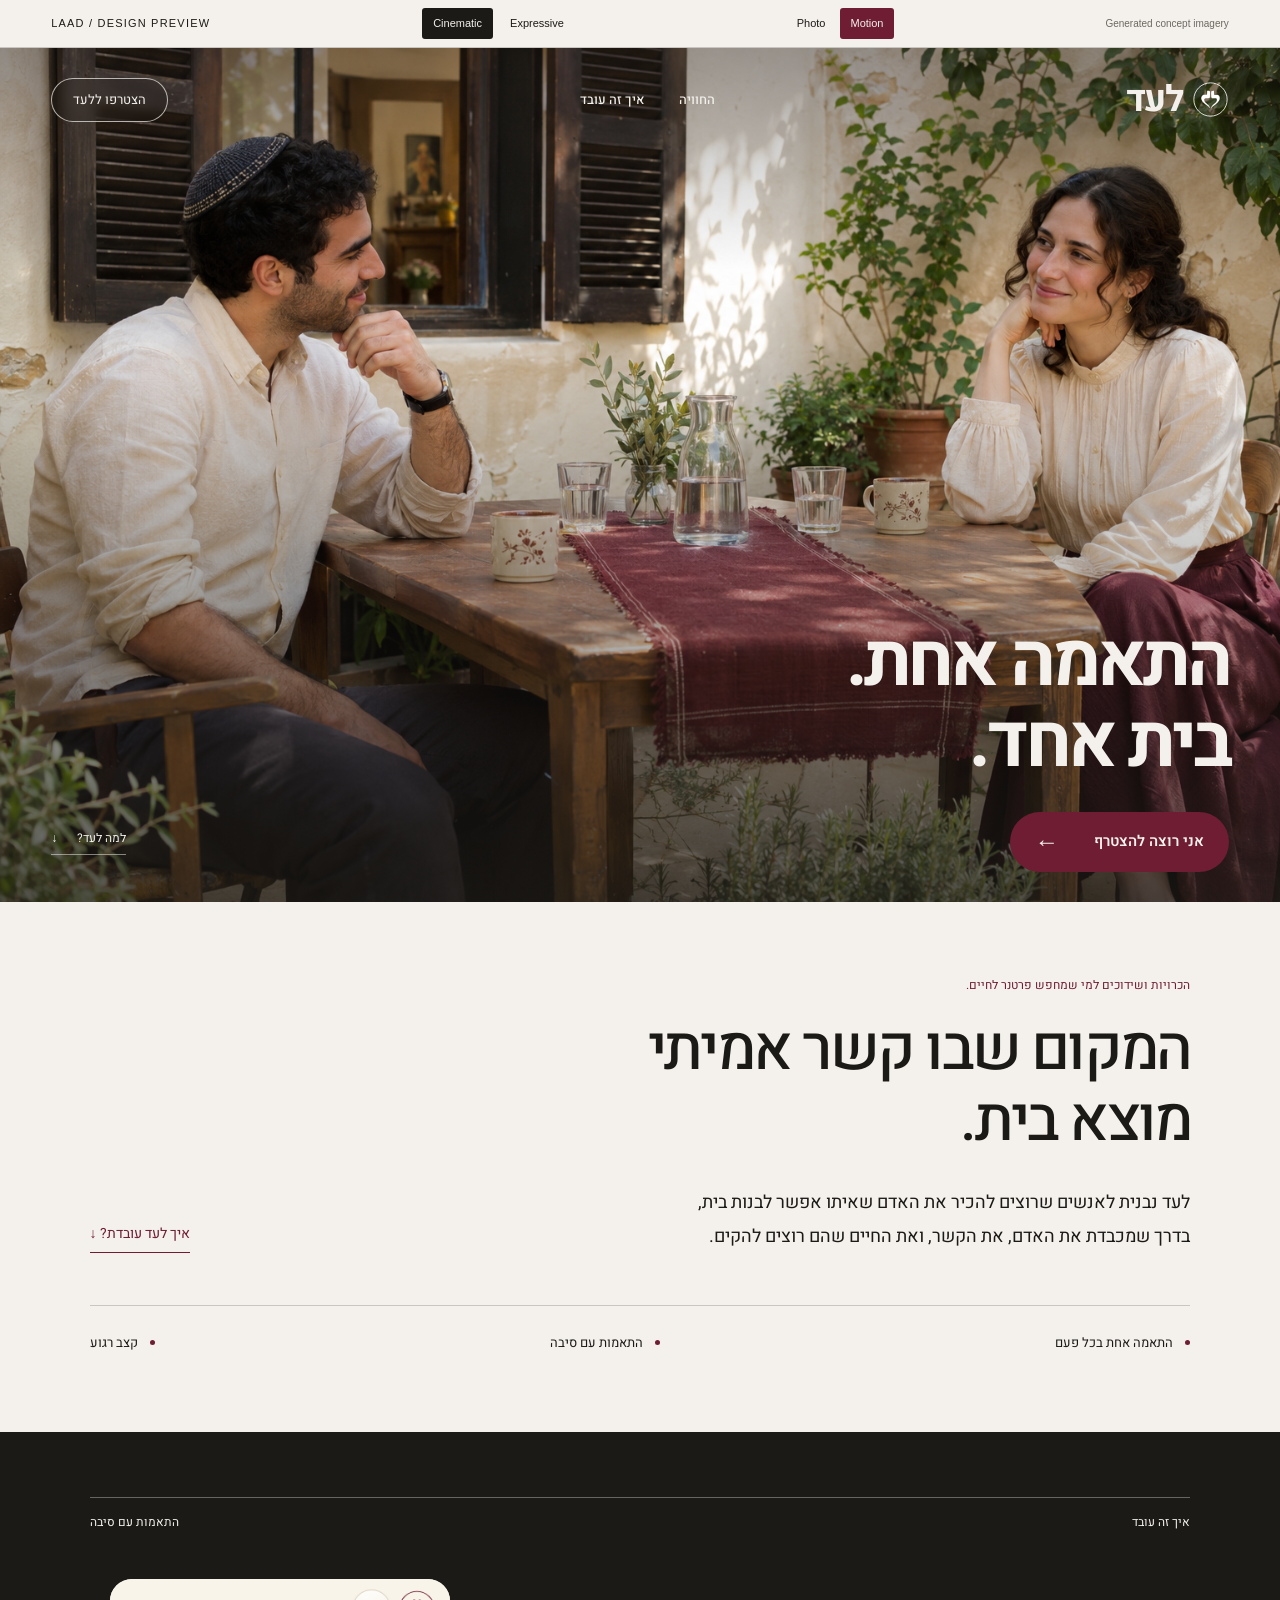
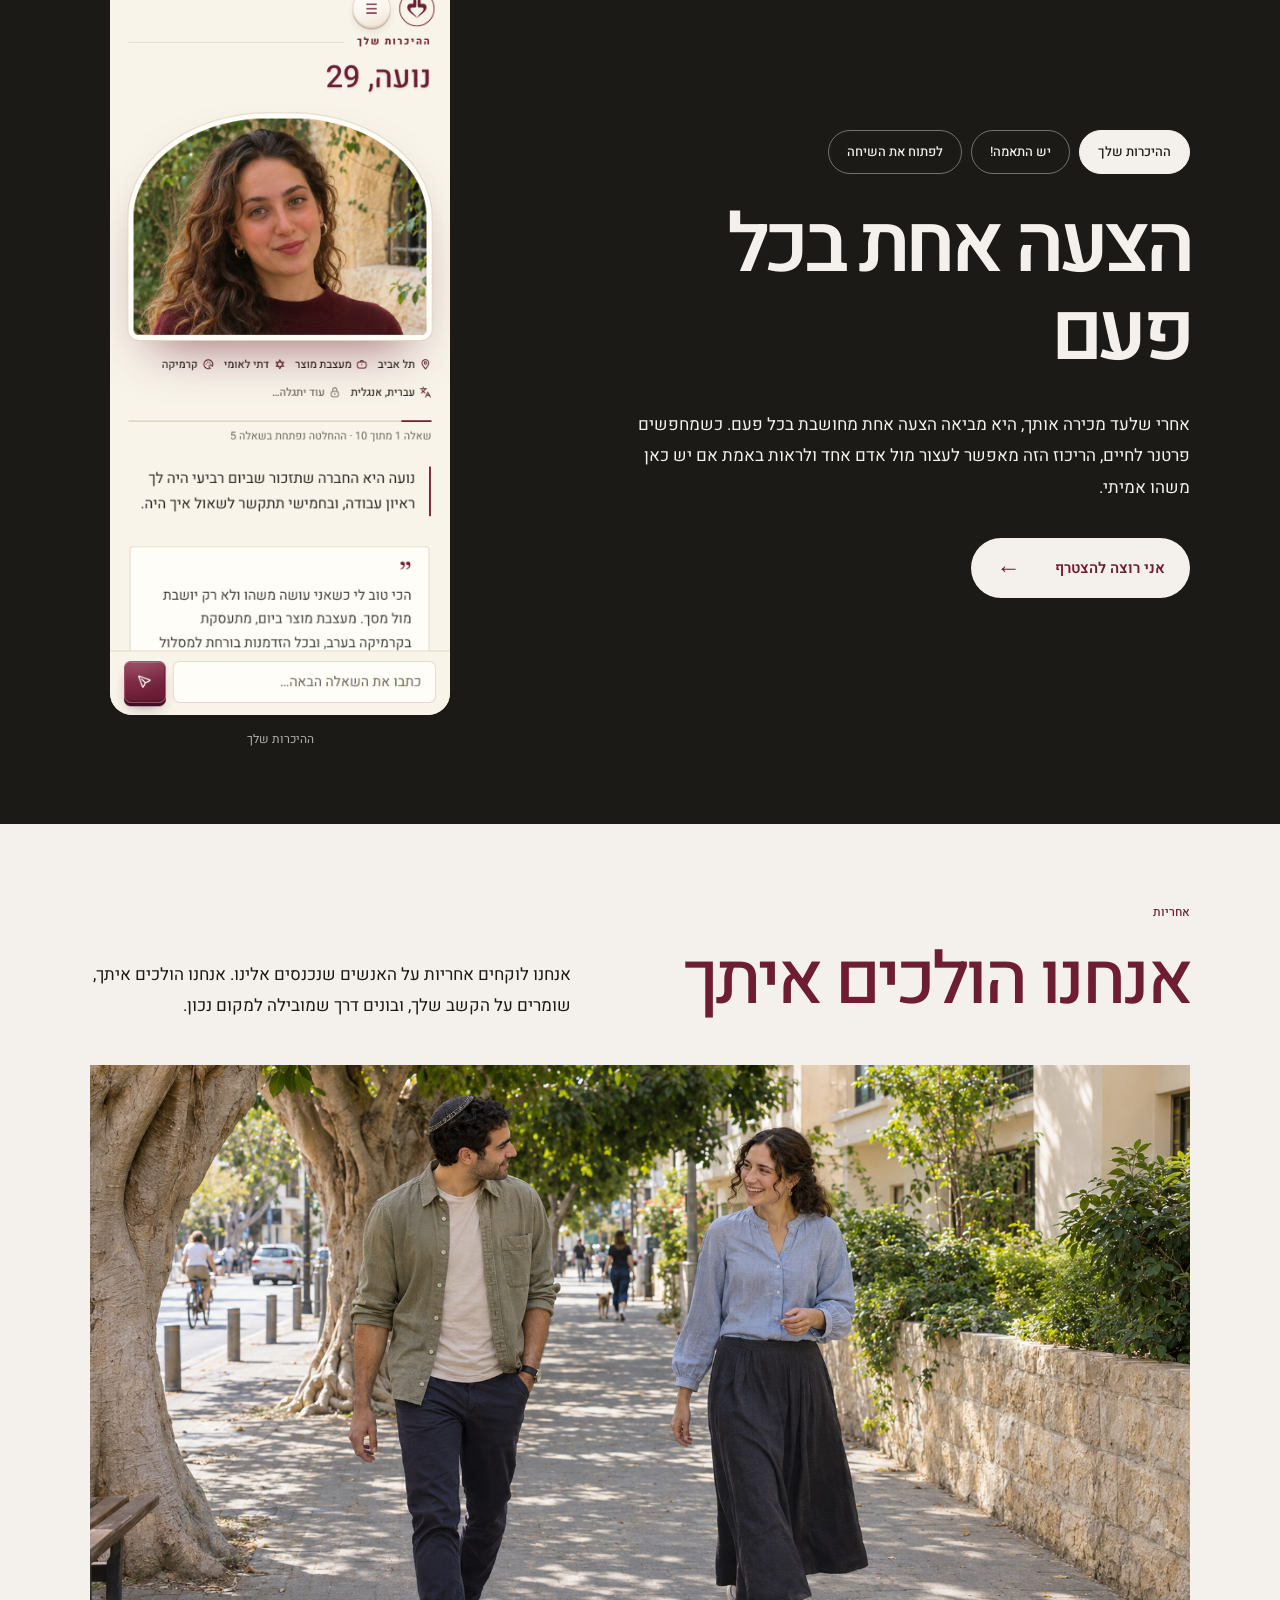
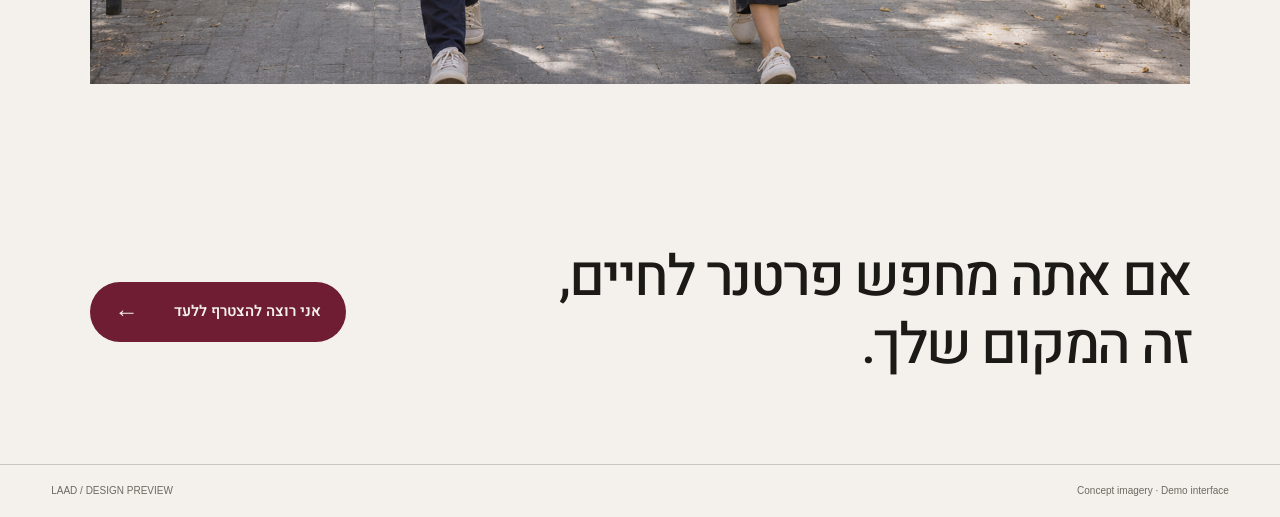
==== index.html @ 0fdd6094 "Publish Laad design preview" ====
<!doctype html>
<html lang="he" dir="rtl">
<head>
<meta charset="utf-8"><meta name="viewport" content="width=device-width,initial-scale=1">
<meta name="robots" content="noindex,nofollow">
<title>לעד — הצעת עיצוב</title>


<style>
:root{--paper:#f4f1ec;--ink:#1c1a17;--wine:#6e1d33;--font:'Heebo',Arial,sans-serif;color-scheme:light}*{box-sizing:border-box}html{scroll-behavior:smooth}body{margin:0;background:var(--paper);color:var(--ink);font-family:var(--font);-webkit-font-smoothing:antialiased}a{color:inherit;text-decoration:none}button{font:inherit;cursor:pointer}img{display:block;max-width:100%}a:focus-visible,button:focus-visible{outline:3px solid currentColor;outline-offset:5px}::selection{background:var(--wine);color:var(--paper)}
.exploration-toolbar{direction:ltr;display:flex;justify-content:space-between;align-items:center;flex-wrap:wrap;gap:10px 20px;min-height:46px;padding:8px 4%;border-bottom:1px solid #1c1a1733;font:11px/1.5 Arial,sans-serif}.exploration-name{letter-spacing:1.2px}.exploration-links{display:flex;gap:6px;align-items:center}.exploration-links a{padding:7px 11px}.exploration-links a[aria-current=page]{background:var(--ink);color:var(--paper);border-radius:3px}.provenance{font-size:10px;color:#6d6861}
.preview-mode{display:flex;gap:5px;align-items:center}.preview-mode button{border:0;border-radius:3px;background:transparent;color:var(--ink);padding:7px 10px;font:inherit;cursor:pointer}.preview-mode button[aria-pressed=true]{background:var(--wine);color:var(--paper)}.preview-mode button:focus-visible{outline:2px solid var(--wine);outline-offset:3px}
.hero{position:relative;isolation:isolate;min-height:760px;height:calc(100svh - 46px);max-height:1080px;overflow:hidden;background:#66695e;color:var(--paper)}.hero-media{position:absolute;inset:0;z-index:-2;margin:0}.hero-media img{width:100%;height:100%;object-fit:cover;object-position:center top}.hero::after{content:'';position:absolute;inset:0;z-index:-1;pointer-events:none;background:linear-gradient(180deg,#1c1a1759 0%,#1c1a1700 26%,#1c1a1700 38%,#1c1a1744 63%,#1c1a17bc 100%)}
.hero-film{position:absolute;inset:0;width:100%;height:100%;object-fit:cover;object-position:center top;visibility:hidden;opacity:0;transition:opacity .2s}.hero.is-motion .hero-film{visibility:visible;opacity:1}
.masthead{display:flex;justify-content:space-between;align-items:center;gap:30px;padding:30px 4%;position:relative;z-index:2}.brand{display:flex;align-items:center;gap:10px;font-size:36px;font-weight:700;letter-spacing:-1.8px;line-height:1}.brand img{width:37px;height:37px;filter:brightness(0) invert(1)}.site-nav{display:flex;align-items:center;gap:35px;font-size:13px;font-weight:500}.site-nav a{padding:8px 0}.site-nav a:hover{text-decoration:underline;text-underline-offset:6px}.top-join{border:1px solid #f4f1ecb3;border-radius:999px;padding:12px 21px;font-size:13px;line-height:1.4;background:#1c1a1722;backdrop-filter:blur(6px)}
.hero-content{position:absolute;right:4%;left:4%;bottom:30px}.hero-kicker{margin:0 0 19px;font-size:13px;font-weight:500;line-height:1.6}.hero h1{font-size:clamp(72px,5.8vw,116px);font-weight:700;letter-spacing:-.055em;line-height:1.09;margin:0 0 28px;max-width:1100px}.hero h1 span{display:block}.hero-action-row{display:flex;align-items:center;justify-content:space-between;gap:35px}.join{display:inline-flex;align-items:center;justify-content:space-between;gap:35px;background:var(--wine);color:var(--paper);border-radius:999px;padding:18px 25px;font-size:15px;font-weight:600;line-height:1.4;transition:background .2s}.join:hover{background:var(--ink)}.join .arrow{font:24px/1 Arial,sans-serif}.hero-scroll{display:inline-flex;gap:20px;align-items:center;border-bottom:1px solid #f4f1ec80;padding-bottom:7px;font-size:12px}
.introduction{padding:73px 7% 0}.introduction h2{font-size:clamp(34px,4.8vw,77px);font-weight:500;letter-spacing:-.045em;line-height:1.16;margin:0 0 29px;max-width:1100px}.intro-row{display:grid;grid-template-columns:1fr 1fr;gap:10%;align-items:start}.intro-body{font-size:18px;line-height:1.85;max-width:620px;margin:0}.intro-action{justify-self:end;align-self:end;border-bottom:1px solid var(--wine);color:var(--wine);padding-bottom:8px;font-size:14px}.benefits{display:flex;justify-content:space-between;gap:20px;list-style:none;margin:52px 0 0;padding:27px 0 30px;border-top:1px solid #1c1a1733;font-size:13px}.benefits li{display:flex;align-items:center;gap:12px}.benefits li::before{content:'';width:5px;height:5px;background:var(--wine);border-radius:50%}
.later-moment{margin:42px auto 0;max-width:1100px}.later-moment img{width:100%;height:auto}.later-moment figcaption{margin-top:12px;font-size:12px;color:var(--wine)}
.intro-kicker{margin:0 0 20px;color:var(--wine);font-size:12px;line-height:1.7}
.product{margin-top:50px;background:var(--ink);color:var(--paper);padding:65px 7% 75px;overflow:hidden}.product-topline{border-top:1px solid #f4f1ec59;padding-top:15px;font-size:12px;display:flex;justify-content:space-between;gap:20px}.product-layout{display:grid;grid-template-columns:1.1fr .7fr;gap:11%;align-items:center;margin-top:48px}.product-copy h2{font-size:clamp(45px,6.3vw,100px);font-weight:600;letter-spacing:-.055em;line-height:1.1;margin:0 0 30px;max-width:720px}.product-copy p{font-size:17px;line-height:1.85;max-width:570px;margin:0}.product-copy .join{margin-top:35px;background:var(--paper);color:var(--wine)}.product-copy .join:hover{background:var(--wine);color:var(--paper)}.product-shot{width:min(100%,300px);margin:0;justify-self:center}.product-shot img{width:100%;height:auto;border-radius:23px}.product-shot figcaption{font-size:10px;margin-top:13px;color:#f4f1eca3;text-align:center}
.invitation{padding:85px 7%;display:flex;align-items:center;justify-content:space-between;gap:55px}.invitation h2{font-size:clamp(35px,4.4vw,70px);font-weight:500;line-height:1.2;letter-spacing:-.04em;margin:0;max-width:900px}.invitation .join{flex-shrink:0}.study-footer{direction:ltr;padding:18px 4%;display:flex;justify-content:space-between;flex-wrap:wrap;gap:12px;border-top:1px solid #1c1a1733;font:10px/1.6 Arial,sans-serif;color:#6d6861}.study-footer a{text-decoration:underline;text-underline-offset:3px}
@media(min-width:1700px){.hero-content{bottom:35px}.hero h1{max-width:1200px}.intro-body{font-size:20px}.product-copy p{font-size:19px}}
@media(max-width:1050px){.hero{min-height:750px}.site-nav{gap:22px}.hero h1{font-size:8.8vw}.product-layout{grid-template-columns:1fr .65fr;gap:7%}.intro-body{font-size:16px}.invitation{gap:35px}}
@media(min-width:641px) and (max-width:1050px){.hero{height:auto;min-height:0;display:flex;flex-direction:column;background:var(--wine)}.hero::after{display:none}.masthead{order:0;background:var(--paper);color:var(--wine);padding:25px 5%}.brand img{filter:none}.top-join{border-color:#6e1d3366;background:transparent}.hero-media{position:relative;inset:auto;order:1;z-index:auto}.hero-media img{width:100%;height:auto;object-fit:initial}.hero-content{position:relative;inset:auto;order:2;padding:34px 5% 39px}.hero h1{font-size:clamp(65px,8.2vw,86px);margin-bottom:25px}.hero .join{background:var(--paper);color:var(--wine)}}
@media(max-width:640px){
 .exploration-toolbar{padding:8px 18px;gap:5px 12px}.exploration-name{font-size:9px;letter-spacing:.7px}.exploration-links a{padding:7px 9px}.provenance{flex-basis:100%;font-size:9px}
 .hero{height:auto;min-height:0;max-height:none;background:var(--wine);overflow:visible;display:flex;flex-direction:column}.hero::after{display:none}.masthead{order:0;padding:22px 20px;background:var(--paper);color:var(--wine);gap:18px}.brand{font-size:32px;gap:7px}.brand img{width:30px;height:30px;filter:none}.site-nav{display:none}.top-join{border-color:#6e1d3366;background:transparent;backdrop-filter:none;padding:10px 15px;font-size:11px}.hero-media{position:relative;inset:auto;order:1;z-index:auto}.hero-media img{width:100%;height:auto;object-fit:initial}.hero-content{position:relative;inset:auto;order:2;padding:28px 20px 30px}.hero-kicker{font-size:10px;line-height:1.7;max-width:280px;margin-bottom:17px}.hero h1{font-size:14.7vw;line-height:1.18;letter-spacing:-.055em;margin-bottom:25px;max-width:none}.hero-action-row{gap:15px;flex-wrap:wrap}.hero .join{background:var(--paper);color:var(--wine);font-size:13px;padding:15px 21px;gap:25px}.hero-scroll{font-size:10px;gap:10px;padding-bottom:5px}
 .introduction{padding:39px 20px 0}.introduction h2{font-size:37px;line-height:1.2;margin-bottom:23px}.intro-row{display:block}.intro-body{font-size:14px;line-height:1.85}.intro-action{display:inline-block;margin-top:22px;font-size:12px}.benefits{margin-top:30px;padding:20px 0;gap:12px;flex-wrap:wrap;justify-content:start;font-size:10px}.benefits li{gap:6px}.benefits li::before{width:4px;height:4px}
 .product{margin-top:26px;padding:36px 20px 45px}.product-topline{font-size:10px;padding-top:13px}.product-layout{display:flex;flex-direction:column;align-items:stretch;gap:36px;margin-top:30px}.product-copy h2{font-size:16vw;line-height:1.12;margin-bottom:23px}.product-copy p{font-size:14px;line-height:1.85}.product-copy .join{font-size:13px;padding:15px 21px;margin-top:25px}.product-shot{align-self:center;width:min(77%,285px)}.product-shot img{border-radius:20px}
 .invitation{padding:43px 20px;display:block}.invitation h2{font-size:37px}.invitation .join{margin-top:25px;font-size:13px;padding:15px 21px}.study-footer{padding:16px 20px;font-size:9px}
}
@media(prefers-reduced-motion:reduce){html{scroll-behavior:auto}.join,.hero-film{transition:none}}
</style>
<link rel="stylesheet" href="product-story.css?v=demo-v5">
<style>@font-face{font-family:Heebo;src:url("assets/heebo.ttf") format("truetype");font-style:normal;font-weight:100 900;font-display:swap}</style>
<meta name="description" content="התאמה אחת. בית אחד. — הצעת העיצוב של לעד">
<meta property="og:title" content="לעד — הצעת עיצוב">
<meta property="og:description" content="התאמה אחת. בית אחד.">
<meta property="og:type" content="website">
</head>
<body>
<aside class="exploration-toolbar" aria-label="Design explorations"><span class="exploration-name">LAAD / DESIGN PREVIEW</span><nav class="exploration-links" aria-label="Choose a direction"><a href="index.html" aria-current="page">Cinematic</a><a href="expressive.html">Expressive</a></nav><div class="preview-mode" role="group" aria-label="Original photo or animation"><button id="mode-photo" type="button" aria-pressed="true">Photo</button><button id="mode-motion" type="button" aria-pressed="false">Motion</button></div><span class="provenance">Generated concept imagery</span></aside>
<main>
<section class="hero" id="top" aria-labelledby="hero-title">
 <figure class="hero-media"><img src="assets/laad-courtyard-v1.png" alt="תמונת הקונספט המקורית של לעד: שיחה נעימה בחצר בית ישראלי משני צדי שולחן, ללא מגע פיזי" fetchpriority="high"><video class="hero-film" id="courtyard-film" autoplay loop muted playsinline preload="auto" poster="assets/laad-courtyard-v1.png" aria-hidden="true"><source src="assets/laad-courtyard-talk-web-v3.mp4" type="video/mp4"></video></figure>
 <header class="masthead"><a class="brand" href="#top" aria-label="לעד — דף הבית"><img src="assets/laad-seal.svg" alt="">לעד</a><nav class="site-nav" aria-label="ניווט ראשי"><a href="#experience">החוויה</a><a href="#how-it-works">איך זה עובד</a></nav><a class="top-join" href="https://laad.bobmetzia.com/">הצטרפו ללעד</a></header>
 <div class="hero-content"><h1 id="hero-title">התאמה אחת.<span>בית אחד.</span></h1><div class="hero-action-row"><a class="join" href="https://laad.bobmetzia.com/"><span>אני רוצה להצטרף</span><span class="arrow" aria-hidden="true">←</span></a><a class="hero-scroll" href="#experience">למה לעד?<span aria-hidden="true">↓</span></a></div></div>
</section>
<section class="introduction" id="experience" aria-labelledby="intro-title"><p class="intro-kicker">הכרויות ושידוכים למי שמחפש פרטנר לחיים.</p><h2 id="intro-title">המקום שבו קשר אמיתי<br>מוצא בית.</h2><div class="intro-row"><p class="intro-body">לעד נבנית לאנשים שרוצים להכיר את האדם שאיתו אפשר לבנות בית, בדרך שמכבדת את האדם, את הקשר, ואת החיים שהם רוצים להקים.</p><a class="intro-action" href="#how-it-works">איך לעד עובדת? ↓</a></div><ul class="benefits"><li>התאמה אחת בכל פעם</li><li>התאמות עם סיבה</li><li>קצב רגוע</li></ul></section>
<section class="product" id="how-it-works" aria-labelledby="product-title">
 <div class="product-topline"><span>איך זה עובד</span><span>התאמות עם סיבה</span></div>
 <div class="product-layout" id="product-stage">
  <div class="product-copy">
   <div class="product-tabs" role="group" aria-label="תצוגות המוצר">
    <button type="button" data-product-view="introduction" aria-pressed="true" aria-controls="product-capture product-caption">ההיכרות שלך</button>
    <button type="button" data-product-view="match" aria-pressed="false" aria-controls="product-capture product-caption">יש התאמה!</button>
    <button type="button" data-product-view="chat" aria-pressed="false" aria-controls="product-capture product-caption">לפתוח את השיחה</button>
   </div>
   <h2 id="product-title" aria-live="polite">הצעה אחת בכל פעם</h2>
   <p id="product-description">אחרי שלעד מכירה אותך, היא מביאה הצעה אחת מחושבת בכל פעם. כשמחפשים פרטנר לחיים, הריכוז הזה מאפשר לעצור מול אדם אחד ולראות באמת אם יש כאן משהו אמיתי.</p>
   <a class="join" href="https://laad.bobmetzia.com/"><span>אני רוצה להצטרף</span><span class="arrow" aria-hidden="true">←</span></a>
  </div>
  <figure class="product-shot">
   <div class="screen-window"><img id="product-capture" src="assets/product-demo/noa-introduction-he.png" data-view="introduction" alt="צילום מממשק ההדגמה של לעד: ההיכרות עם נועה, בת 29, לאחר חשיפת התמונה הראשונה" loading="lazy"></div>
   <figcaption id="product-caption" aria-live="polite">ההיכרות שלך</figcaption>
  </figure>
 </div>
</section>
<section class="companionship" id="accompaniment" aria-labelledby="companionship-title">
 <div class="companionship-heading">
  <div><p class="companionship-kicker">אחריות</p><h2 id="companionship-title">אנחנו הולכים איתך</h2></div>
  <p class="companionship-body">אנחנו לוקחים אחריות על האנשים שנכנסים אלינו. אנחנו הולכים איתך, שומרים על הקשב שלך, ובונים דרך שמובילה למקום נכון.</p>
 </div>
 <figure class="companionship-photo"><img src="assets/laad-city-v1.png" alt="אותם שני אנשים ממשיכים יחד בדרך, בשיחה תוך הליכה ברחוב ישראלי ירוק, עם מרחק פיזי ביניהם" loading="lazy"></figure>
</section>
<section class="invitation"><h2>אם אתה מחפש פרטנר לחיים,<br>זה המקום שלך.</h2><a class="join" href="https://laad.bobmetzia.com/"><span>אני רוצה להצטרף ללעד</span><span class="arrow" aria-hidden="true">←</span></a></section>
</main>
<footer class="study-footer"><span>LAAD / DESIGN PREVIEW</span><span>Concept imagery · Demo interface</span></footer>
<script src="hero-motion.js?v=loop-v4"></script>
<script src="product-story.js?v=demo-v5"></script>
</body>
</html>
---- product-story.css ----
.product-tabs {
  display: flex;
  flex-wrap: wrap;
  align-items: center;
  gap: 9px;
  margin: 0 0 28px;
}

:is(.product, .product-section) > .product-tabs {
  margin-top: 26px;
  margin-bottom: 0;
}

.product-tabs button {
  min-height: 44px;
  max-width: 100%;
  padding: 11px 18px;
  border: 1px solid #f4f1ec66;
  border-radius: 999px;
  background: transparent;
  color: var(--paper);
  font: 500 13px/1.5 var(--font);
  cursor: pointer;
}

.product-tabs button[aria-pressed="true"] {
  border-color: var(--paper);
  background: var(--paper);
  color: var(--ink);
}

.product-tabs button:hover {
  border-color: var(--paper);
}

.product-tabs button:focus-visible {
  outline: 2px solid var(--paper);
  outline-offset: 4px;
}

:is(.product, .product-section) .product-shot {
  width: min(100%, 340px);
  min-width: 0;
  margin: 0;
  justify-self: center;
}

:is(.product, .product-section) .product-shot .screen-window {
  width: 100%;
  aspect-ratio: 390 / 844;
  overflow: hidden;
  border-radius: 22px;
  background: var(--paper);
}

:is(.product, .product-section) .product-shot .screen-window img {
  display: block;
  width: 100%;
  max-width: 100%;
  height: 100%;
  border-radius: 0;
  box-shadow: none;
  object-fit: contain;
  object-position: center;
}

:is(.product, .product-section) .product-shot figcaption {
  margin-top: 15px;
  font-size: 12px;
  line-height: 1.6;
  color: #f4f1ecb3;
  text-align: center;
}

.companionship {
  padding: 78px 7% 75px;
  background: var(--paper);
  color: var(--ink);
}

.companionship-heading {
  display: grid;
  grid-template-columns: 1.05fr .95fr;
  align-items: end;
  gap: 8%;
}

.companionship-heading > div,
.companionship-body {
  min-width: 0;
}

.companionship-kicker {
  margin: 0 0 19px;
  color: var(--wine);
  font-size: 12px;
  font-weight: 500;
  line-height: 1.7;
}

.companionship h2 {
  max-width: 850px;
  margin: 0;
  color: var(--wine);
  font-size: clamp(44px, 5.6vw, 90px);
  font-weight: 500;
  line-height: 1.12;
  letter-spacing: -.045em;
}

.companionship-body {
  max-width: 575px;
  margin: 0;
  font-size: 17px;
  line-height: 1.85;
}

.companionship-photo {
  margin: 43px 0 0;
}

.companionship-photo img {
  display: block;
  width: 100%;
  max-width: 100%;
  height: auto;
}

@media (max-width: 1050px) {
  .companionship-heading {
    gap: 6%;
  }

  .companionship-body {
    font-size: 16px;
  }
}

@media (max-width: 760px) {
  .companionship {
    padding: 43px 20px 45px;
  }

  .companionship-heading {
    display: block;
  }

  .companionship-kicker {
    margin-bottom: 14px;
    font-size: 11px;
  }

  .companionship h2 {
    font-size: clamp(38px, 12vw, 58px);
    line-height: 1.16;
  }

  .companionship-body {
    max-width: none;
    margin-top: 23px;
    font-size: 14px;
    line-height: 1.85;
  }

  .companionship-photo {
    margin-top: 29px;
  }
}

@media (max-width: 640px) {
  .product-tabs {
    gap: 8px;
    margin-bottom: 23px;
  }

  .product-tabs button {
    padding: 10px 15px;
    font-size: 12px;
  }

  :is(.product, .product-section) .product-shot {
    width: 100%;
    align-self: center;
  }

  :is(.product, .product-section) .product-shot .screen-window {
    border-radius: 18px;
  }

  :is(.product, .product-section) .product-shot figcaption {
    font-size: 11px;
  }
}
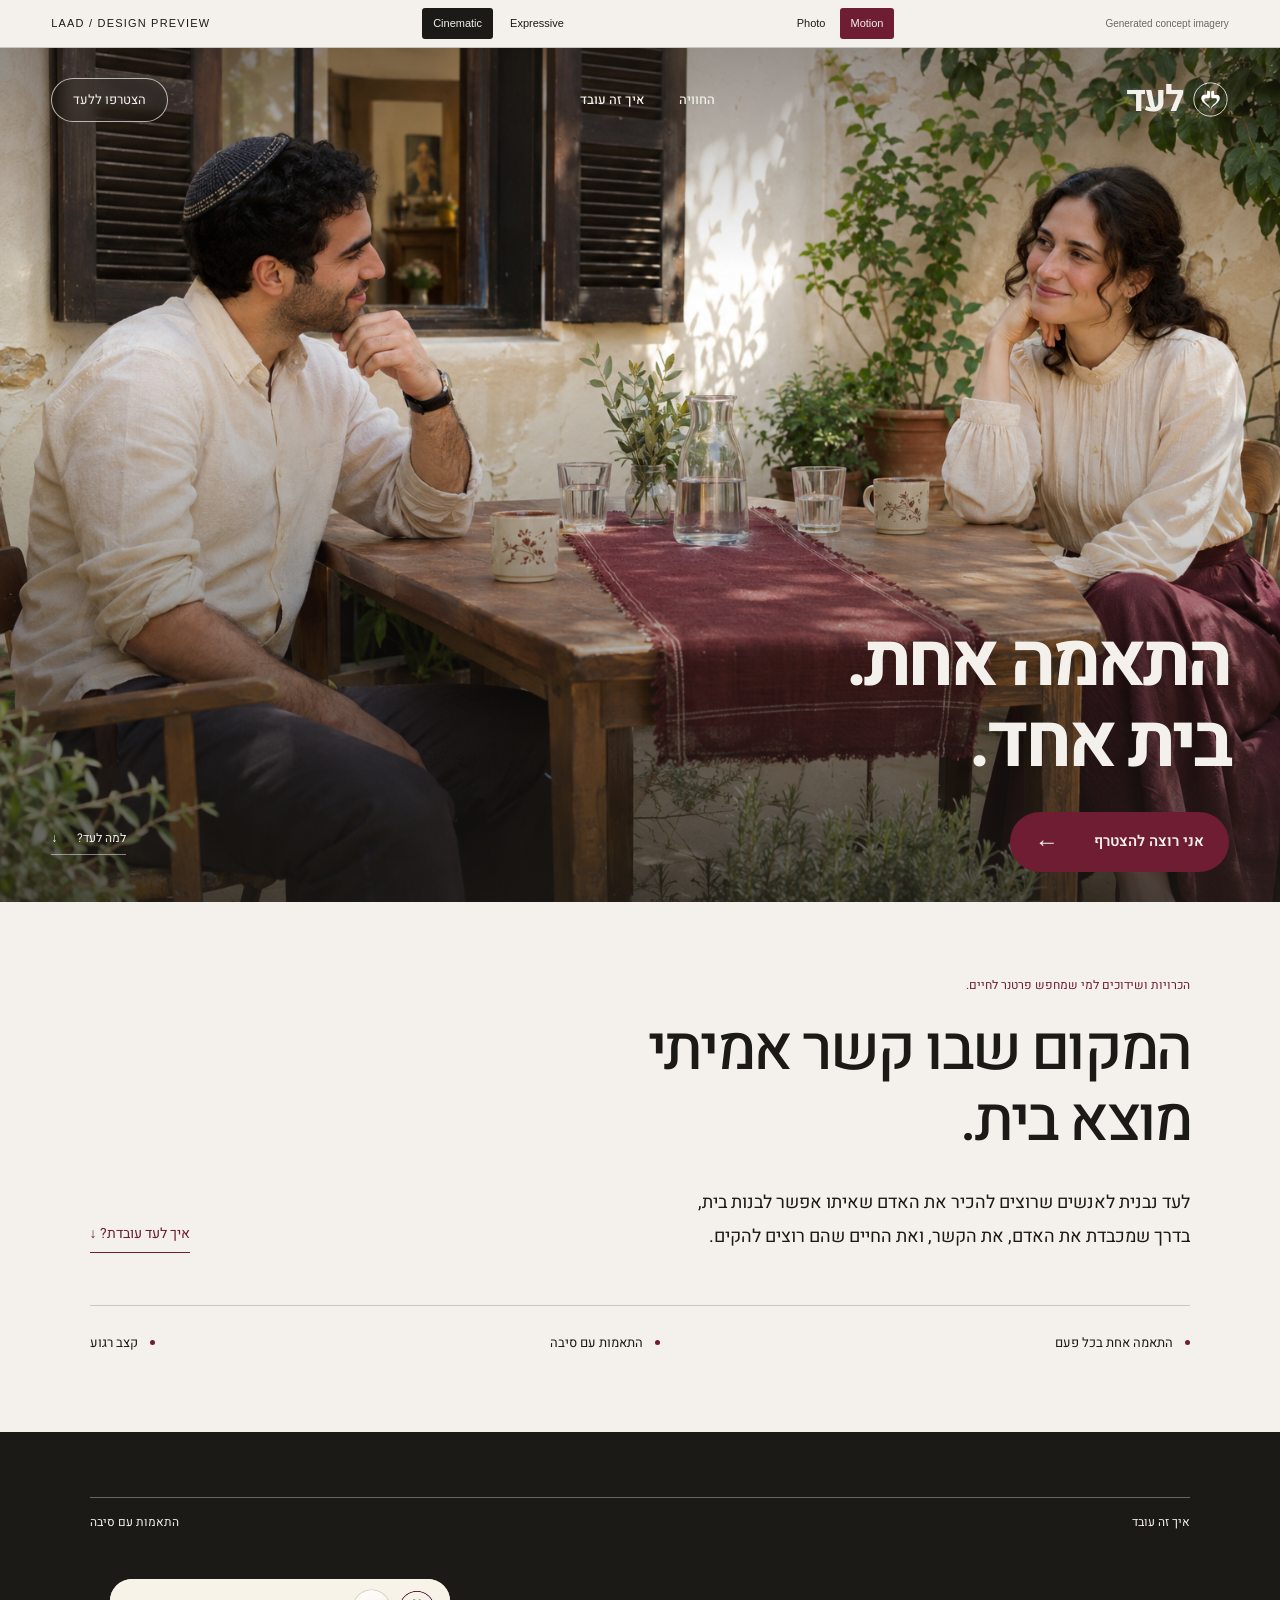
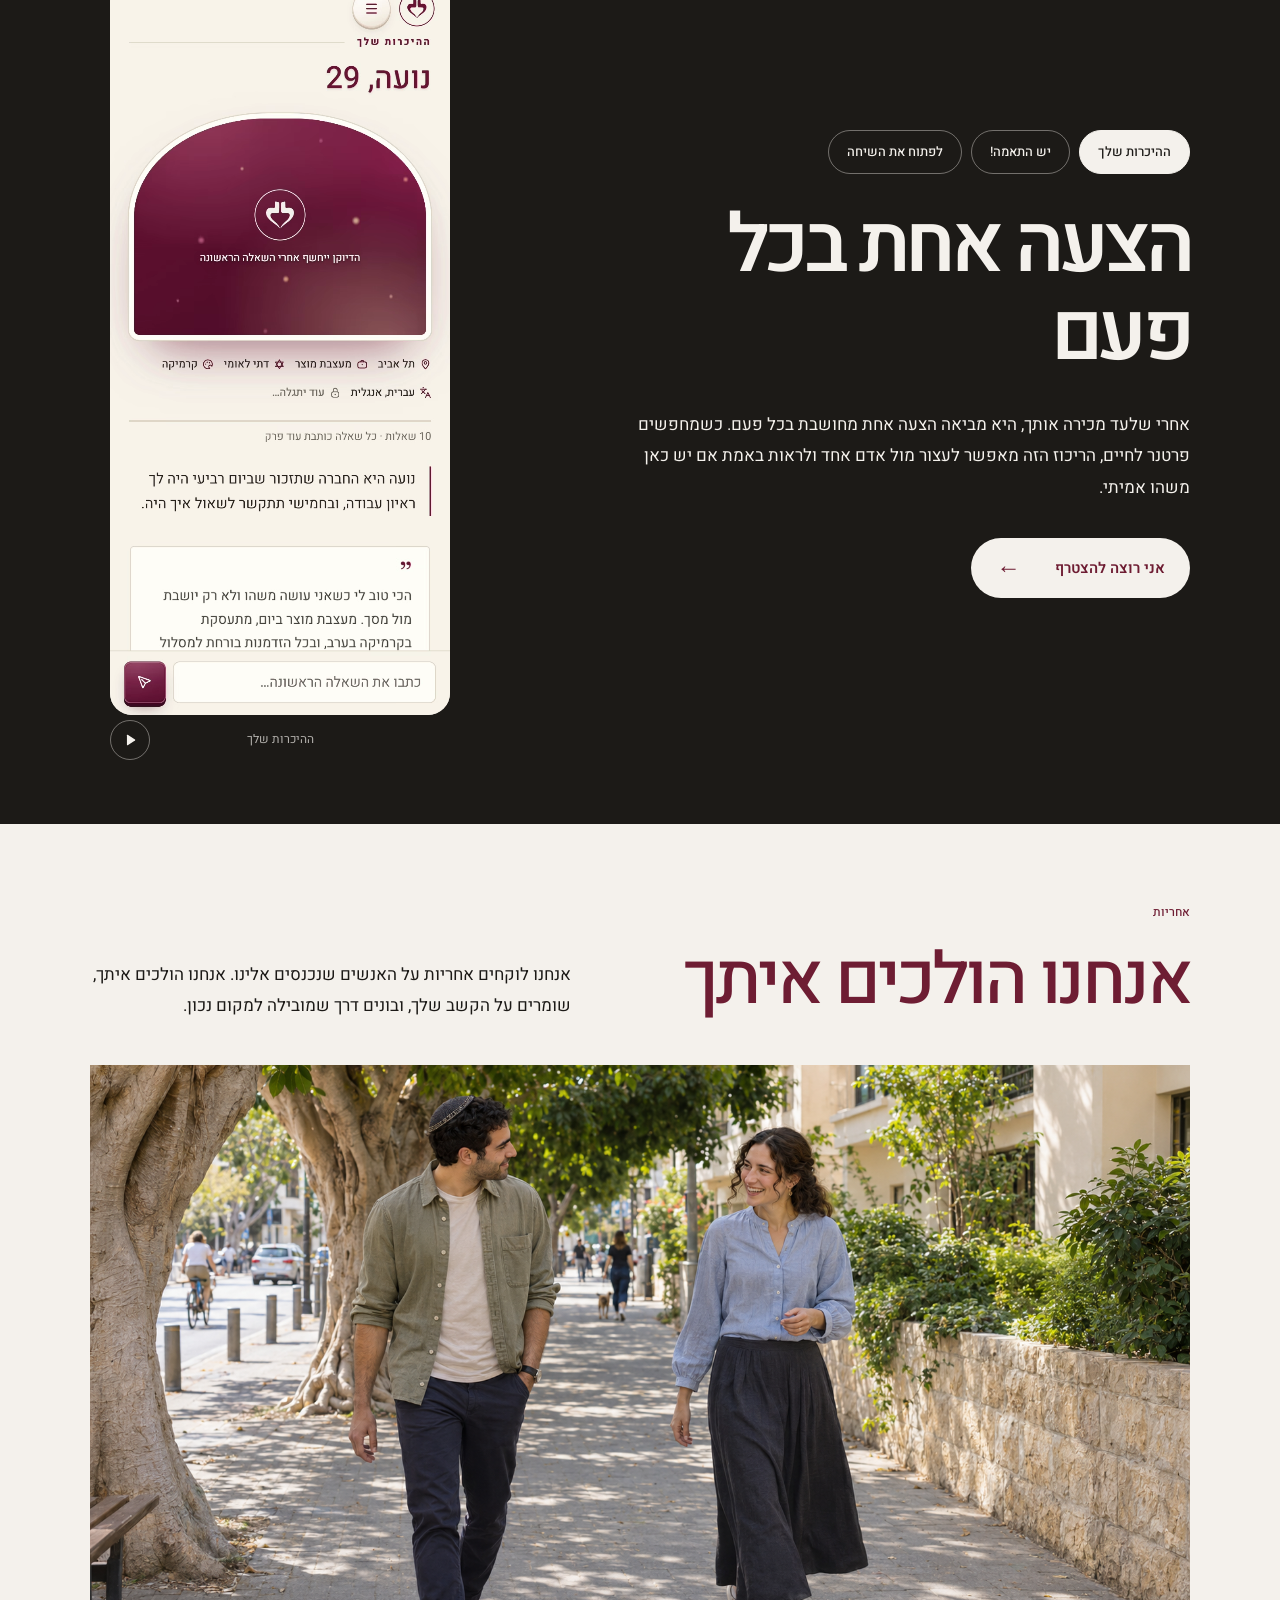
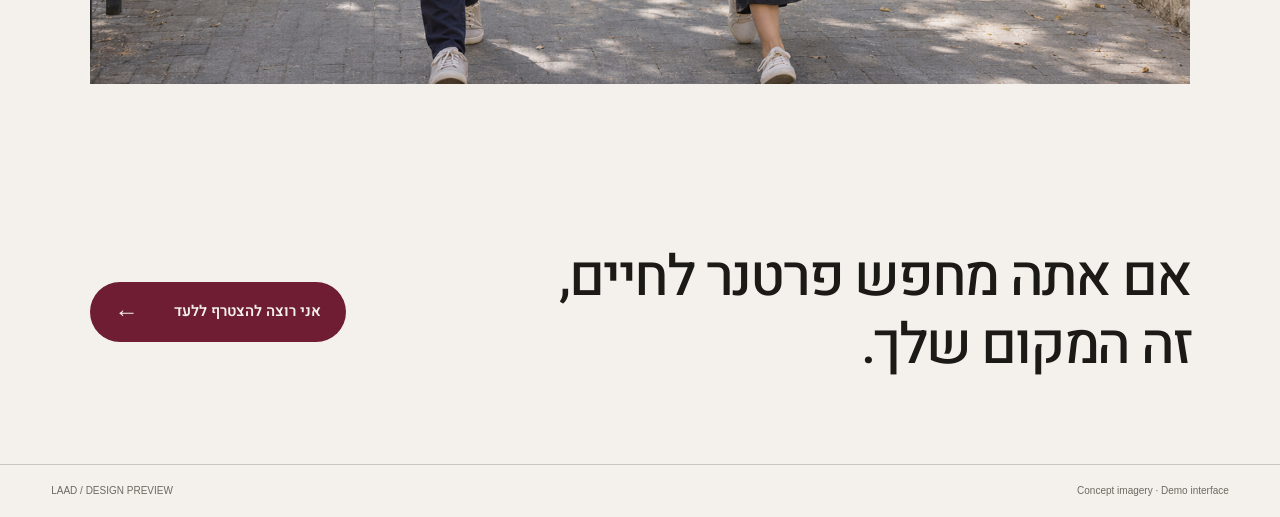
==== commit 17ba9db8: "Play looping product clips in place of the three still demo screens The product section's three view" ====
--- a/index.html
+++ b/index.html
@@ -31,7 +31,7 @@
 }
 @media(prefers-reduced-motion:reduce){html{scroll-behavior:auto}.join,.hero-film{transition:none}}
 </style>
-<link rel="stylesheet" href="product-story.css?v=demo-v5">
+<link rel="stylesheet" href="product-story.css?v=clips-v1">
 <style>@font-face{font-family:Heebo;src:url("assets/heebo.ttf") format("truetype");font-style:normal;font-weight:100 900;font-display:swap}</style>
 <meta name="description" content="התאמה אחת. בית אחד. — הצעת העיצוב של לעד">
 <meta property="og:title" content="לעד — הצעת עיצוב">
@@ -61,8 +61,8 @@
    <a class="join" href="https://laad.bobmetzia.com/"><span>אני רוצה להצטרף</span><span class="arrow" aria-hidden="true">←</span></a>
   </div>
   <figure class="product-shot">
-   <div class="screen-window"><img id="product-capture" src="assets/product-demo/noa-introduction-he.png" data-view="introduction" alt="צילום מממשק ההדגמה של לעד: ההיכרות עם נועה, בת 29, לאחר חשיפת התמונה הראשונה" loading="lazy"></div>
-   <figcaption id="product-caption" aria-live="polite">ההיכרות שלך</figcaption>
+   <div class="screen-window"><video id="product-capture" data-view="introduction" muted loop playsinline preload="none" poster="assets/product-demo/04-question-reveals-person-he.webp" width="780" height="1688" aria-label="צילום מממשק ההדגמה של לעד: ההיכרות עם נועה, בת 29, לאחר חשיפת התמונה הראשונה"><source src="assets/product-demo/04-question-reveals-person-he.webm" type='video/webm; codecs="av01.0.08M.08"'><source src="assets/product-demo/04-question-reveals-person-he.mp4" type="video/mp4"></video></div>
+   <figcaption id="product-caption" aria-live="polite">ההיכרות שלך</figcaption><button id="product-toggle" class="product-toggle" type="button" data-state="paused" aria-controls="product-capture" aria-label="הפעלת ההדגמה"><svg class="icon-pause" viewBox="0 0 16 16" aria-hidden="true"><rect x="3.5" y="2.5" width="3" height="11" rx=".8"/><rect x="9.5" y="2.5" width="3" height="11" rx=".8"/></svg><svg class="icon-play" viewBox="0 0 16 16" aria-hidden="true"><path d="M4.5 2.6v10.8a.6.6 0 0 0 .92.5l8.3-5.4a.6.6 0 0 0 0-1L5.42 2.1a.6.6 0 0 0-.92.5z"/></svg></button>
   </figure>
  </div>
 </section>
@@ -77,6 +77,6 @@
 </main>
 <footer class="study-footer"><span>LAAD / DESIGN PREVIEW</span><span>Concept imagery · Demo interface</span></footer>
 <script src="hero-motion.js?v=loop-v4"></script>
-<script src="product-story.js?v=demo-v5"></script>
+<script src="product-story.js?v=clips-v1"></script>
 </body>
 </html>
--- a/product-story.css
+++ b/product-story.css
@@ -53,7 +53,7 @@
   background: var(--paper);
 }
 
-:is(.product, .product-section) .product-shot .screen-window img {
+:is(.product, .product-section) .product-shot .screen-window :is(img, video) {
   display: block;
   width: 100%;
   max-width: 100%;
@@ -64,6 +64,46 @@
   object-position: center;
 }
 
+:is(.product, .product-section) .product-shot {
+  position: relative;
+}
+
+.product-toggle {
+  position: absolute;
+  inset-inline-end: 0;
+  bottom: -11px;
+  display: grid;
+  place-items: center;
+  width: 40px;
+  height: 40px;
+  padding: 0;
+  border: 1px solid #f4f1ec66;
+  border-radius: 50%;
+  background: transparent;
+  color: var(--paper);
+  cursor: pointer;
+}
+
+.product-toggle:hover {
+  border-color: var(--paper);
+}
+
+.product-toggle:focus-visible {
+  outline: 2px solid var(--paper);
+  outline-offset: 4px;
+}
+
+.product-toggle svg {
+  width: 14px;
+  height: 14px;
+  fill: currentColor;
+}
+
+.product-toggle[data-state="playing"] .icon-play,
+.product-toggle[data-state="paused"] .icon-pause {
+  display: none;
+}
+
 :is(.product, .product-section) .product-shot figcaption {
   margin-top: 15px;
   font-size: 12px;
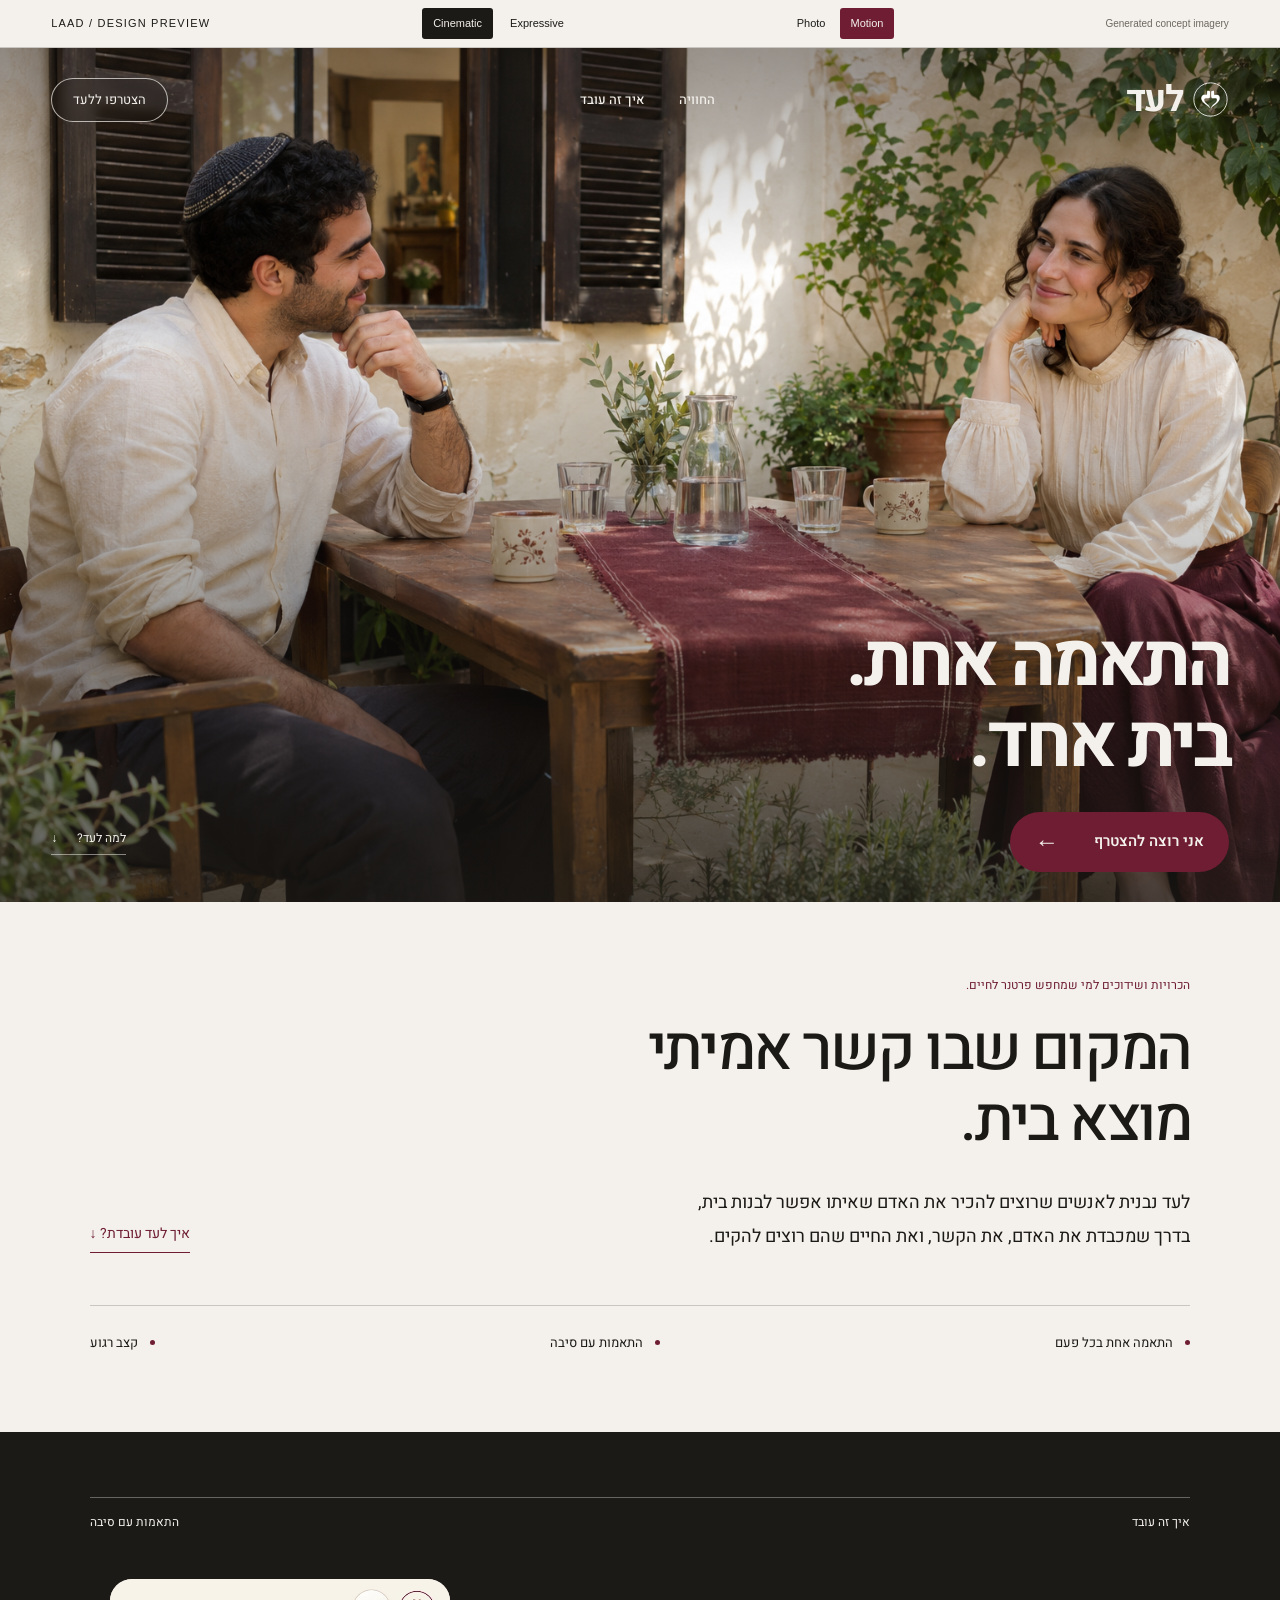
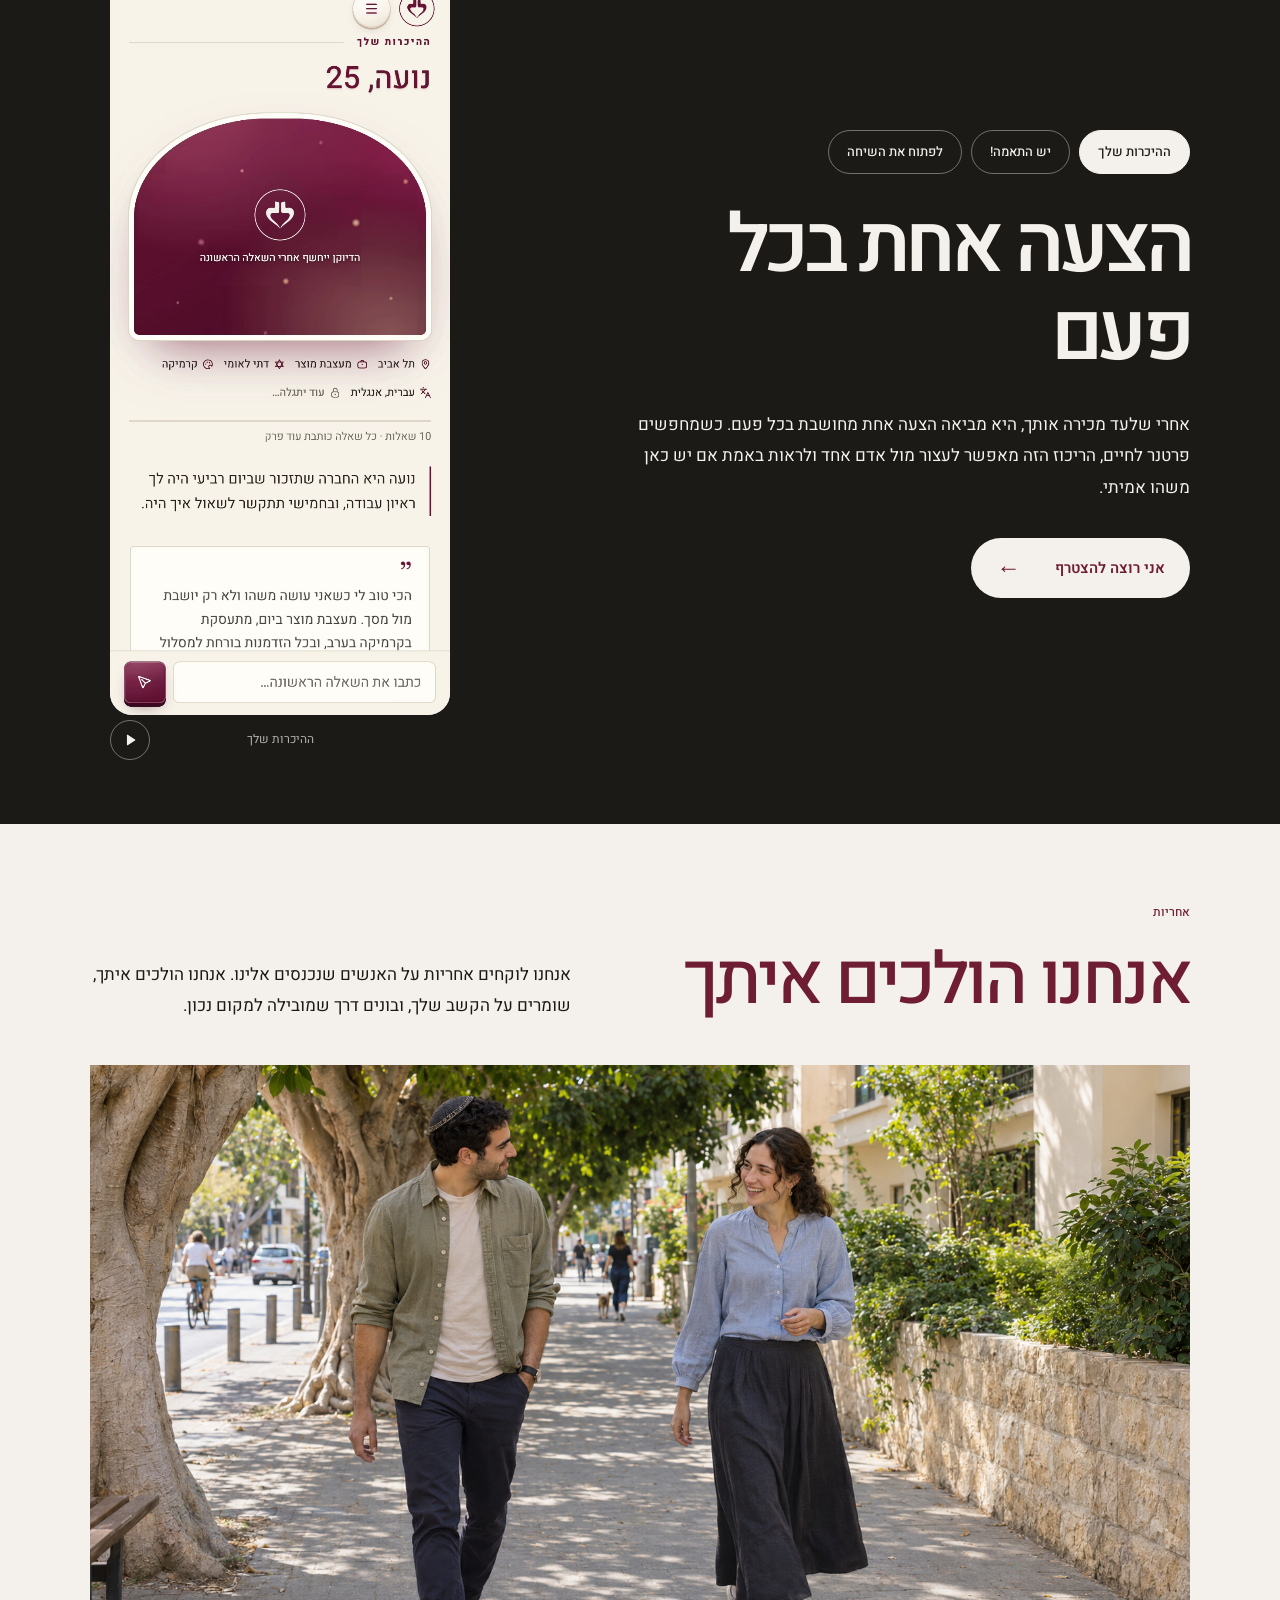
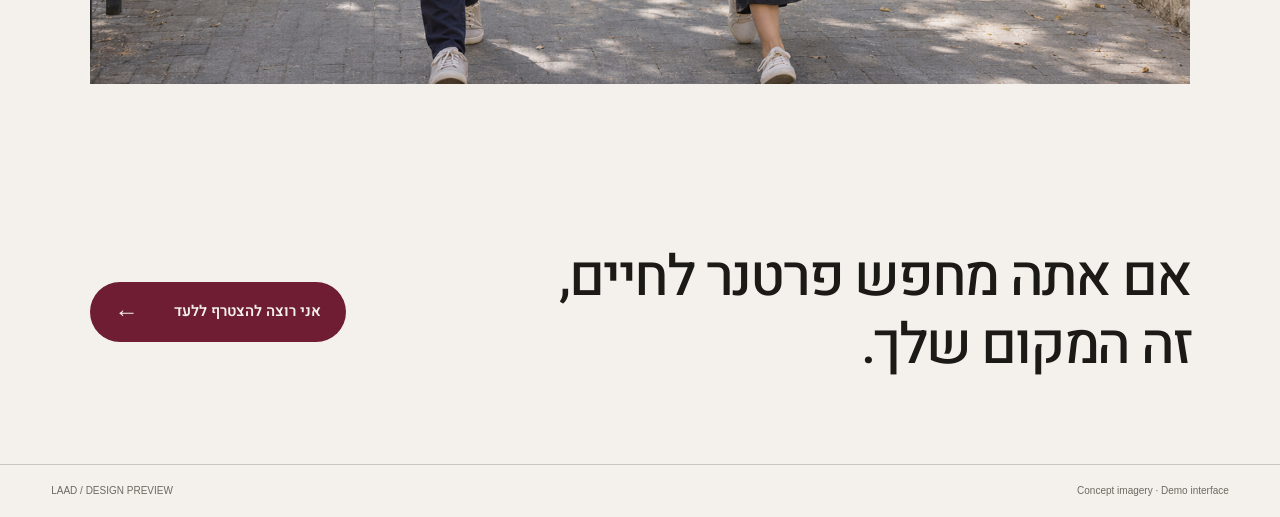
==== commit 9e448d2a: "Show Noa as 25 in the introduction clip The introduction clip was recorded again after the demo prof" ====
--- a/index.html
+++ b/index.html
@@ -31,7 +31,7 @@
 }
 @media(prefers-reduced-motion:reduce){html{scroll-behavior:auto}.join,.hero-film{transition:none}}
 </style>
-<link rel="stylesheet" href="product-story.css?v=clips-v1">
+<link rel="stylesheet" href="product-story.css?v=clips-v2">
 <style>@font-face{font-family:Heebo;src:url("assets/heebo.ttf") format("truetype");font-style:normal;font-weight:100 900;font-display:swap}</style>
 <meta name="description" content="התאמה אחת. בית אחד. — הצעת העיצוב של לעד">
 <meta property="og:title" content="לעד — הצעת עיצוב">
@@ -61,7 +61,7 @@
    <a class="join" href="https://laad.bobmetzia.com/"><span>אני רוצה להצטרף</span><span class="arrow" aria-hidden="true">←</span></a>
   </div>
   <figure class="product-shot">
-   <div class="screen-window"><video id="product-capture" data-view="introduction" muted loop playsinline preload="none" poster="assets/product-demo/04-question-reveals-person-he.webp" width="780" height="1688" aria-label="צילום מממשק ההדגמה של לעד: ההיכרות עם נועה, בת 29, לאחר חשיפת התמונה הראשונה"><source src="assets/product-demo/04-question-reveals-person-he.webm" type='video/webm; codecs="av01.0.08M.08"'><source src="assets/product-demo/04-question-reveals-person-he.mp4" type="video/mp4"></video></div>
+   <div class="screen-window"><video id="product-capture" data-view="introduction" muted loop playsinline preload="none" poster="assets/product-demo/04-question-reveals-person-he.webp" width="780" height="1688" aria-label="צילום מממשק ההדגמה של לעד: ההיכרות עם נועה, בת 25, לאחר חשיפת התמונה הראשונה"><source src="assets/product-demo/04-question-reveals-person-he.webm" type='video/webm; codecs="av01.0.08M.08"'><source src="assets/product-demo/04-question-reveals-person-he.mp4" type="video/mp4"></video></div>
    <figcaption id="product-caption" aria-live="polite">ההיכרות שלך</figcaption><button id="product-toggle" class="product-toggle" type="button" data-state="paused" aria-controls="product-capture" aria-label="הפעלת ההדגמה"><svg class="icon-pause" viewBox="0 0 16 16" aria-hidden="true"><rect x="3.5" y="2.5" width="3" height="11" rx=".8"/><rect x="9.5" y="2.5" width="3" height="11" rx=".8"/></svg><svg class="icon-play" viewBox="0 0 16 16" aria-hidden="true"><path d="M4.5 2.6v10.8a.6.6 0 0 0 .92.5l8.3-5.4a.6.6 0 0 0 0-1L5.42 2.1a.6.6 0 0 0-.92.5z"/></svg></button>
   </figure>
  </div>
@@ -77,6 +77,6 @@
 </main>
 <footer class="study-footer"><span>LAAD / DESIGN PREVIEW</span><span>Concept imagery · Demo interface</span></footer>
 <script src="hero-motion.js?v=loop-v4"></script>
-<script src="product-story.js?v=clips-v1"></script>
+<script src="product-story.js?v=clips-v2"></script>
 </body>
 </html>
